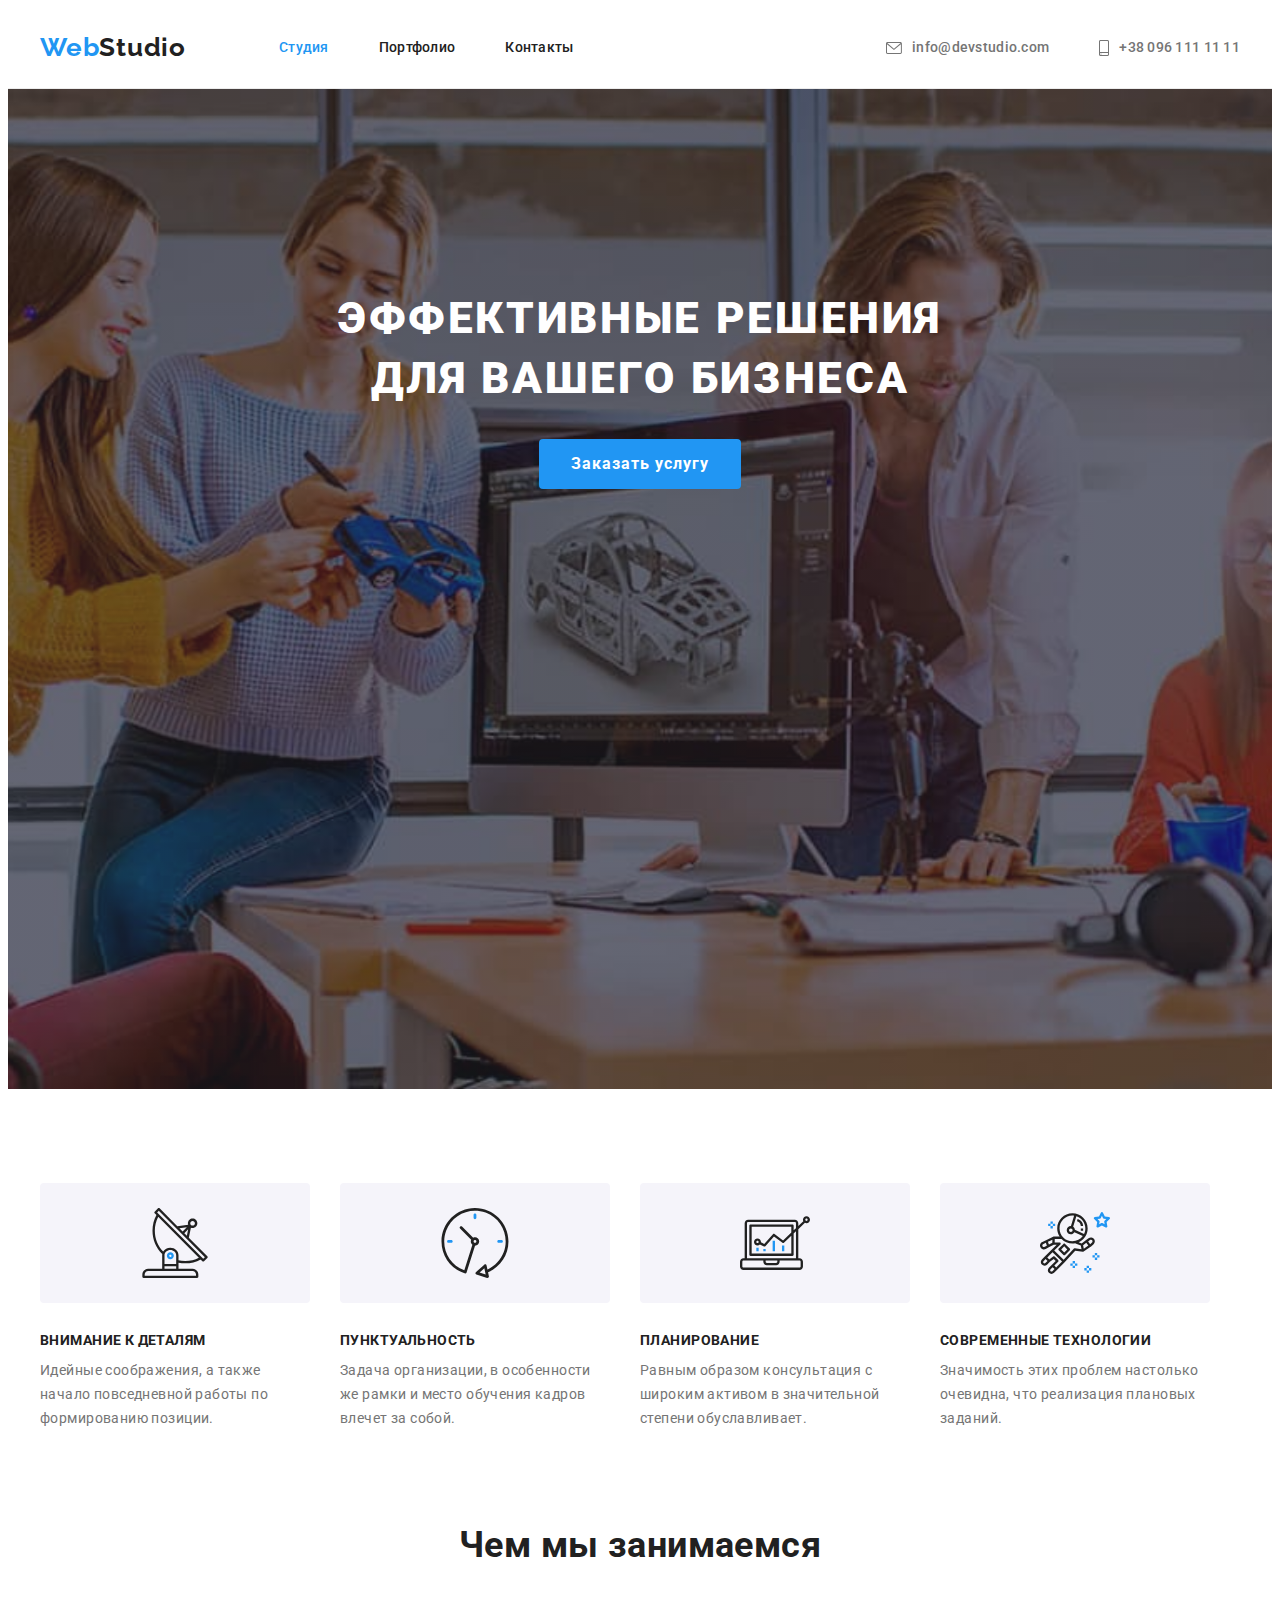
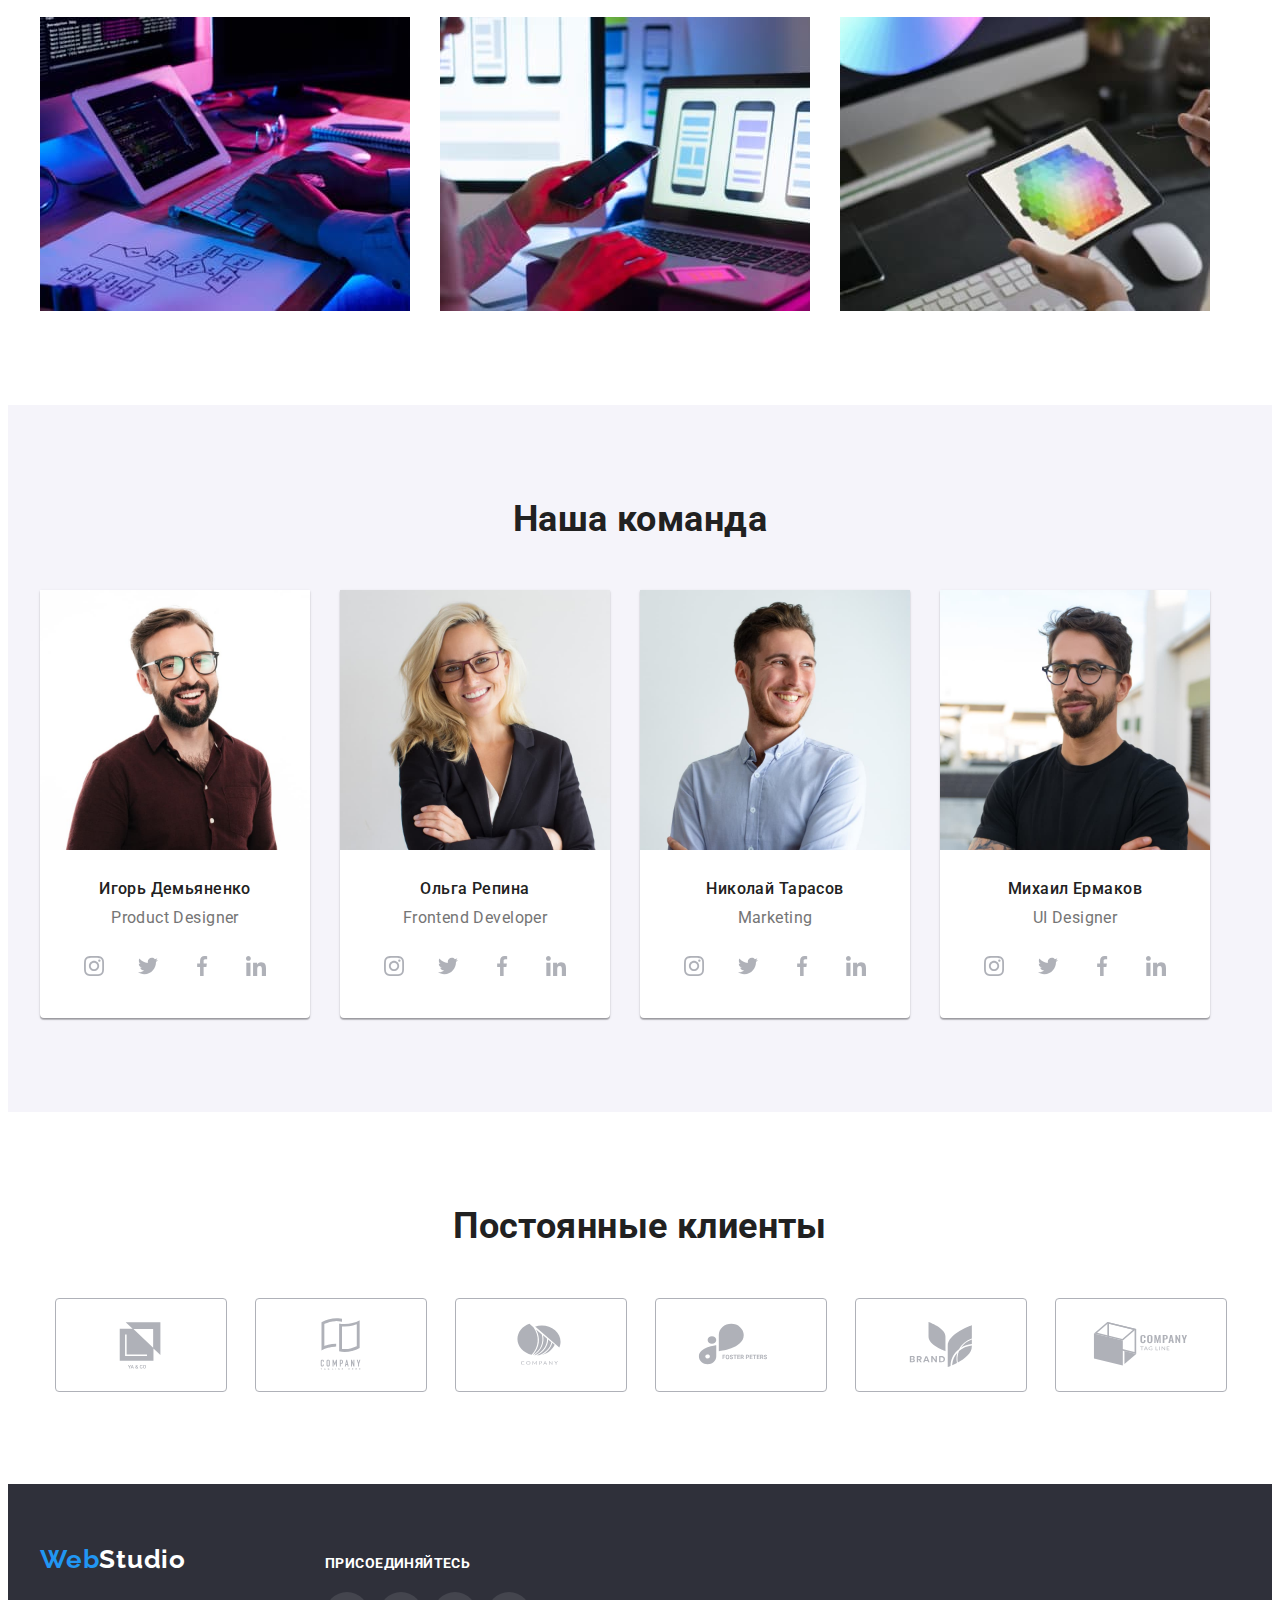
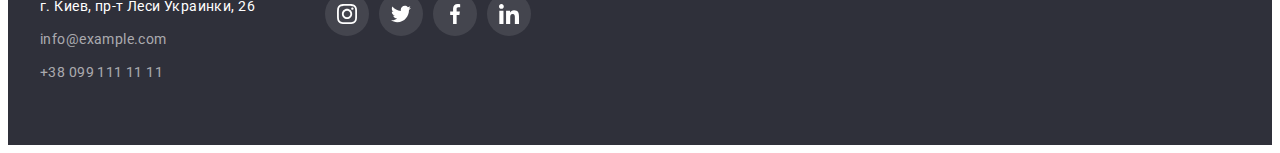
==== index.html @ 62126c89 "Initial commit" ====
<!DOCTYPE html>
<html lang="ru">
  <head>
    <meta charset="UTF-8" />
    <meta http-equiv="X-UA-Compatible" content="IE=edge" />
    <meta name="viewport" content="width=device-width, initial-scale=1.0" />
    <link rel="preconnect" href="https://fonts.googleapis.com" />
    <link rel="preconnect" href="https://fonts.gstatic.com" crossorigin />
    <link
      href="https://fonts.googleapis.com/css2?family=Raleway:wght@700&family=Roboto:wght@400;500;700;900&display=swap"
      rel="stylesheet"
    />
    <title>Document</title>
    <link
      rel="stylesheet"
      href="https://cdnjs.cloudflare.com/ajax/libs/modern-normalize/1.1.0/modern-normalize.min.css"
      integrity="sha512-wpPYUAdjBVSE4KJnH1VR1HeZfpl1ub8YT/NKx4PuQ5NmX2tKuGu6U/JRp5y+Y8XG2tV+wKQpNHVUX03MfMFn9Q=="
      crossorigin="anonymous"
      referrerpolicy="no-referrer"
    />
    <link rel="stylesheet" href="./css/styles.css" />
  </head>
  <body>
    <!-- Шапка сайта -->
    <header class="header">
      <div class="container main-nav">
        <nav class="header-nav main-nav">
          <a href="./index.html" class="header-logo link"
            ><span class="header-web">Web</span><span class="header-studio">Studio</span></a
          >
          <ul class="header-list list">
            <li class="header-item">
              <a href="./index.html" class="header-link link current">Студия</a>
            </li>
            <li class="header-item">
              <a href="./portfolio.html" class="header-link link">Портфолио</a>
            </li>
            <li class="header-item"><a href="" class="header-link link">Контакты</a></li>
          </ul>
        </nav>
        <ul class="header-contact list">
          <li class="contact-item">
            <a href="mailto:info@devstudio.com" class="header-mail link">
              <svg class="contact-soc-icon" width="16" height="12">
                <use href="./images/icons.svg#icon-mail"></use></svg
              >info@devstudio.com
            </a>
          </li>
          <li class="contact-item">
            <a href="tel:+380961111111" class="header-tel link">
              <svg class="contact-soc-icon" width="10" height="16">
                <use href="./images/icons.svg#icon-smartphone"></use></svg
              >+38 096 111 11 11
            </a>
          </li>
        </ul>
      </div>
    </header>

    <!-- Основная часть -->
    <main class="main">
      <!-- Эффективные решения для вашего бизнеса -->

      <section class="hero">
        <div class="container title">
          <h1 class="hero-title centered">
            Эффективные решения <br />
            для вашего бизнеса
          </h1>
          <button type="button" class="hero-btn">Заказать услугу</button>
        </div>
      </section>

      <!-- Преимущества -->

      <section class="advantege section">
        <div class="container">
          <h2 class="advantege-title">Преимущества</h2>
          <ul class="advantege-list list">
            <li class="advantege-item">
              <div class="advantege-icons-list">
                <svg class="advantege-icon" width="70" height="70">
                  <use href="./images/icons.svg#icon-antenna"></use>
                </svg>
              </div>
              <h3 class="advantege-subtitle">Внимание к деталям</h3>
              <p class="advantege-text">
                Идейные соображения, а также начало повседневной работы по формированию позиции.
              </p>
            </li>
            <li class="advantege-item">
              <div class="advantege-icons-list">
                <svg class="advantege-icon" width="70" height="70">
                  <use href="./images/icons.svg#icon-clock"></use>
                </svg>
              </div>
              <h3 class="advantege-subtitle">Пунктуальность</h3>
              <p class="advantege-text">
                Задача организации, в особенности же рамки и место обучения кадров влечет за собой.
              </p>
            </li>
            <li class="advantege-item">
              <div class="advantege-icons-list">
                <svg class="advantege-icon" width="70" height="70">
                  <use href="./images/icons.svg#icon-diagram"></use>
                </svg>
              </div>
              <h3 class="advantege-subtitle">Планирование</h3>
              <p class="advantege-text">
                Равным образом консультация с широким активом в значительной степени обуславливает.
              </p>
            </li>
            <li class="advantege-item">
              <div class="advantege-icons-list">
                <svg class="advantege-icon" width="70" height="70">
                  <use href="./images/icons.svg#icon-astronaut"></use>
                </svg>
              </div>
              <h3 class="advantege-subtitle">Современные технологии</h3>
              <p class="advantege-text">
                Значимость этих проблем настолько очевидна, что реализация плановых заданий.
              </p>
            </li>
          </ul>
        </div>
      </section>

      <!-- Чем мы занимаемся -->
      <section class="about section">
        <div class="container">
          <h2 class="about-title centered">Чем мы занимаемся</h2>
          <ul class="about-list list">
            <li class="about-item">
              <img src="./images/img-box-1.jpg" alt="Програмный код" width="370" height="294" />
            </li>
            <li class="about-item">
              <img
                src="./images/img-box-2.jpg"
                alt="Стилистика баннеров"
                width="370"
                height="294"
              />
            </li>
            <li class="about-item">
              <img src="./images/img-box-3.jpg" alt="Цвета в виде сот" width="370" height="294" />
            </li>
          </ul>
        </div>
      </section>

      <!-- Наша команда -->

      <section class="team section">
        <div class="container">
          <h2 class="team-title centered">Наша команда</h2>
          <ul class="team-list list">
            <li class="team-item">
              <img
                src="./images/img-card-1.jpg"
                alt="Фото Игоря Демьяденко"
                width="270"
                height="260"
              />
              <div class="team-inner">
                <h3 class="team-subtitle">Игорь Демьяненко</h3>
                <p lang="en" class="team-text">Product Designer</p>
                <ul class="masters-soc-list list">
                  <li class="masters-soc-item">
                    <a href="" class="masters-soc-link link">
                      <svg class="masters-soc-icon" width="20" height="20">
                        <use href="./images/icons.svg#icon-instagram"></use>
                      </svg>
                    </a>
                  </li>
                  <li class="masters-soc-item">
                    <a href="" class="masters-soc-link link">
                      <svg class="masters-soc-icon" width="20" height="20">
                        <use href="./images/icons.svg#icon-twitter"></use>
                      </svg>
                    </a>
                  </li>
                  <li class="masters-soc-item">
                    <a href="" class="masters-soc-link link">
                      <svg class="masters-soc-icon" width="20" height="20">
                        <use href="./images/icons.svg#icon-facebook"></use>
                      </svg>
                    </a>
                  </li>
                  <li class="masters-soc-item">
                    <a href="" class="masters-soc-link link">
                      <svg class="masters-soc-icon" width="20" height="20">
                        <use href="./images/icons.svg#icon-linkedin"></use>
                      </svg>
                    </a>
                  </li>
                </ul>
              </div>
            </li>
            <li class="team-item">
              <img
                src="./images/img-card-2.jpg"
                alt="Фото Ольги Репиной"
                width="270"
                height="260"
              />
              <div class="team-inner">
                <h3 class="team-subtitle">Ольга Репина</h3>
                <p lang="en" class="team-text">Frontend Developer</p>
                <ul class="masters-soc-list list">
                  <li class="masters-soc-item">
                    <a href="" class="masters-soc-link link">
                      <svg class="masters-soc-icon" width="20" height="20">
                        <use href="./images/icons.svg#icon-instagram"></use>
                      </svg>
                    </a>
                  </li>
                  <li class="masters-soc-item">
                    <a href="" class="masters-soc-link link">
                      <svg class="masters-soc-icon" width="20" height="20">
                        <use href="./images/icons.svg#icon-twitter"></use>
                      </svg>
                    </a>
                  </li>
                  <li class="masters-soc-item">
                    <a href="" class="masters-soc-link link">
                      <svg class="masters-soc-icon" width="20" height="20">
                        <use href="./images/icons.svg#icon-facebook"></use>
                      </svg>
                    </a>
                  </li>
                  <li class="masters-soc-item">
                    <a href="" class="masters-soc-link link">
                      <svg class="masters-soc-icon" width="20" height="20">
                        <use href="./images/icons.svg#icon-linkedin"></use>
                      </svg>
                    </a>
                  </li>
                </ul>
              </div>
            </li>
            <li class="team-item">
              <img
                src="./images/img-card-3.jpg"
                alt="Фото Николая Тарасова"
                width="270"
                height="260"
              />
              <div class="team-inner">
                <h3 class="team-subtitle">Николай Тарасов</h3>
                <p lang="en" class="team-text">Marketing</p>
                <ul class="masters-soc-list list">
                  <li class="masters-soc-item">
                    <a href="" class="masters-soc-link link">
                      <svg class="masters-soc-icon" width="20" height="20">
                        <use href="./images/icons.svg#icon-instagram"></use>
                      </svg>
                    </a>
                  </li>
                  <li class="masters-soc-item">
                    <a href="" class="masters-soc-link link">
                      <svg class="masters-soc-icon" width="20" height="20">
                        <use href="./images/icons.svg#icon-twitter"></use>
                      </svg>
                    </a>
                  </li>
                  <li class="masters-soc-item">
                    <a href="" class="masters-soc-link link">
                      <svg class="masters-soc-icon" width="20" height="20">
                        <use href="./images/icons.svg#icon-facebook"></use>
                      </svg>
                    </a>
                  </li>
                  <li class="masters-soc-item">
                    <a href="" class="masters-soc-link link">
                      <svg class="masters-soc-icon" width="20" height="20">
                        <use href="./images/icons.svg#icon-linkedin"></use>
                      </svg>
                    </a>
                  </li>
                </ul>
              </div>
            </li>
            <li class="team-item">
              <img
                src="./images/img-card-4.jpg"
                alt="Фото Михаила Ермакова"
                width="270"
                height="260"
              />
              <div class="team-inner">
                <h3 class="team-subtitle">Михаил Ермаков</h3>
                <p lang="en" class="team-text">UI Designer</p>
                <ul class="masters-soc-list list">
                  <li class="masters-soc-item">
                    <a href="" class="masters-soc-link link">
                      <svg class="masters-soc-icon" width="20" height="20">
                        <use href="./images/icons.svg#icon-instagram"></use>
                      </svg>
                    </a>
                  </li>
                  <li class="masters-soc-item">
                    <a href="" class="masters-soc-link link">
                      <svg class="masters-soc-icon" width="20" height="20">
                        <use href="./images/icons.svg#icon-twitter"></use>
                      </svg>
                    </a>
                  </li>
                  <li class="masters-soc-item">
                    <a href="" class="masters-soc-link link">
                      <svg class="masters-soc-icon" width="20" height="20">
                        <use href="./images/icons.svg#icon-facebook"></use>
                      </svg>
                    </a>
                  </li>
                  <li class="masters-soc-item">
                    <a href="" class="masters-soc-link link">
                      <svg class="masters-soc-icon" width="20" height="20">
                        <use href="./images/icons.svg#icon-linkedin"></use>
                      </svg>
                    </a>
                  </li>
                </ul>
              </div>
            </li>
          </ul>
        </div>
      </section>

      <!-- Постоянные клиенты -->
      <section class="clients section">
        <div class="container">
          <h2 class="clients-title centered">Постоянные клиенты</h2>
          <ul class="clients-soc-list list">
            <li class="clients-soc-item">
              <a href="" class="clients-soc-link link">
                <svg class="clients-soc-icon" width="106" height="60">
                  <use href="./images/icons.svg#icon-logo-1"></use>
                </svg>
              </a>
            </li>
            <li class="clients-soc-item">
              <a href="" class="clients-soc-link link">
                <svg class="clients-soc-icon" width="106" height="60">
                  <use href="./images/icons.svg#icon-logo-2"></use>
                </svg>
              </a>
            </li>
            <li class="clients-soc-item">
              <a href="" class="clients-soc-link link">
                <svg class="clients-soc-icon" width="106" height="60">
                  <use href="./images/icons.svg#icon-logo-3"></use>
                </svg>
              </a>
            </li>
            <li class="clients-soc-item">
              <a href="" class="clients-soc-link link">
                <svg class="clients-soc-icon" width="106" height="60">
                  <use href="./images/icons.svg#icon-logo-4"></use>
                </svg>
              </a>
            </li>
            <li class="clients-soc-item">
              <a href="" class="clients-soc-link link">
                <svg class="clients-soc-icon" width="106" height="60">
                  <use href="./images/icons.svg#icon-logo-5"></use>
                </svg>
              </a>
            </li>
            <li class="clients-soc-item">
              <a href="" class="clients-soc-link link">
                <svg class="clients-soc-icon" width="106" height="60">
                  <use href="./images/icons.svg#icon-logo-6"></use>
                </svg>
              </a>
            </li>
          </ul>
        </div>
      </section>
    </main>

    <!-- Футер -->
    <footer class="footer">
      <div class="container">
        <div class="footer-contact-section">
          <a href="./index.html" class="footer-logo link"
            ><span class="footer-web">Web</span><span class="footer-studio">Studio</span></a
          >
          <address class="footer-address">
            <ul class="footer-list list">
              <li class="footer-item">
                <a
                  href="https://goo.gl/maps/215XMJQ5BbiX2EwE7"
                  target="_blank"
                  rel="noopener nofollow"
                  class="footer-address link"
                  >г. Киев, пр-т Леси Украинки, 26</a
                >
              </li>
              <li class="footer-item">
                <a href="mailto:info@example.com" class="footer-link link">info@example.com</a>
              </li>
              <li class="footer-item">
                <a href="tel:+380991111111" class="footer-link link">+38 099 111 11 11</a>
              </li>
            </ul>
          </address>
        </div>

        <div class="footer-soc-section">
          <strong class="soc-title">присоединяйтесь</strong>
          <ul class="footer-soc-list list">
            <li class="footer-soc-item">
              <a href="" class="footer-soc-link link">
                <svg class="footer-soc-icon" width="20" height="20">
                  <use href="./images/icons.svg#icon-instagram"></use>
                </svg>
              </a>
            </li>
            <li class="footer-soc-item">
              <a href="" class="footer-soc-link link">
                <svg class="footer-soc-icon" width="20" height="20">
                  <use href="./images/icons.svg#icon-twitter"></use>
                </svg>
              </a>
            </li>
            <li class="footer-soc-item">
              <a href="" class="footer-soc-link link">
                <svg class="footer-soc-icon" width="20" height="20">
                  <use href="./images/icons.svg#icon-facebook"></use>
                </svg>
              </a>
            </li>
            <li class="footer-soc-item">
              <a href="" class="footer-soc-link link">
                <svg class="footer-soc-icon" width="20" height="20">
                  <use href="./images/icons.svg#icon-linkedin"></use>
                </svg>
              </a>
            </li>
          </ul>
        </div>
      </div>
    </footer>
  </body>
</html>
---- css/styles.css ----
p,
h1,
h2,
h3,
h4,
h5,
h6 {
  margin: 0;
}

ul {
  margin: 0;
  padding-left: 0;
}

body {
  font-family: Roboto, sans-serif;
  font-size: 14px;
  letter-spacing: 0.03em;
  background-color: var(--main-bkg);
  color: var(--text-color);
}

:root {
  --main-bkg: #ffffff;
  --main-color: #212121;
  --second-color: #ffffff;
  --text-color: #757575;
  --akcent-color: #2196f3;
  --footer-color: rgba(255, 255, 255, 0.6);
  --btn-color: #ffffff;
  --main-title-color: #ffffff;
  --title-color: #212121;
  --btn-bkg: #f5f4fa;
  --typical-padding: 94px;
  --icon-bgc: #ffffff;
  --icon-fill: #afb1b8;
}

.list {
  list-style: none;
}

.link {
  text-decoration: none;
}

.container {
  width: 1200px;
  padding-left: 15px;
  padding-right: 15px;
  margin: 0 auto;
}

.section {
  padding-top: var(--typical-padding);
  padding-bottom: var(--typical-padding);
}

.centered {
  text-align: center;
}

img {
  display: block;
  max-width: 100%;
  height: auto;
}

/* Header */

.header {
  border-bottom: 1px solid rgba(236, 236, 236, 1);
}

.main-nav {
  display: flex;
  align-items: center;
}

.header-logo,
.footer-logo {
  font-family: 'Raleway';
  font-weight: 700;
  font-size: 26px;
  line-height: 1.19;
  letter-spacing: 0.03em;
}

.header-logo {
  padding-top: 24px;
  padding-bottom: 25px;
}

.header-web {
  color: var(--akcent-color);
}

.header-studio {
  color: var(--main-color);
}

.header-link {
  display: block;
  padding-top: 32px;
  padding-bottom: 32px;

  font-weight: 500;
  font-size: 14px;
  line-height: 1.14;
  letter-spacing: 0.02em;
  color: var(--main-color);
}

.header-link:hover,
.header-link:focus {
  color: var(--akcent-color);
}

.header-list {
  display: flex;
  margin-left: 93px;
}

.header-item:not(:last-child) {
  margin-right: 50px;
}

.header-mail,
.header-tel {
  display: flex;
  align-items: center;
  padding-top: 32px;
  padding-bottom: 32px;

  font-weight: 500;
  font-size: 14px;
  line-height: 1.14px;
  letter-spacing: 0.02em;
  color: var(--text-color);
}

.header-contact {
  display: flex;
  align-items: center;
  margin-left: auto;
}

.contact-item:not(:last-child) {
  margin-right: 50px;
}

.header-mail:hover,
.header-mail:focus {
  color: var(--akcent-color);
}

.header-tel:hover,
.header-tel:focus {
  color: var(--akcent-color);
}

.current {
  color: var(--akcent-color);
}

.contact-soc-icon {
  fill: currentColor;
}

.contact-soc-icon {
  margin-right: 10px;
}

.contact-item {
  align-items: center;
  justify-content: center;
  background-size: contain;
}

/* Main-Студия */

.hero {
  padding: 200px 0;
  max-width: 1600px;
  height: 600px;
  margin: 0 auto;
  background-color: #2f303a;
  background-image: linear-gradient(rgba(47, 48, 58, 0.4), rgba(47, 48, 58, 0.4)),
    url(../images/hero-bg.jpg);
  background-repeat: no-repeat;
  background-position: center;
  background-size: cover;
  text-align: center;
}

.hero-title {
  margin-bottom: 30px;

  font-size: 44px;
  font-weight: 900;
  line-height: 1.36;
  letter-spacing: 0.06em;
  text-align: center;
  letter-spacing: 0.06em;
  text-transform: uppercase;
  color: var(--main-title-color);
}

.hero-btn {
  border: 0px;
  display: inline-block;
  padding: 10px 32px;
  border-radius: 4px;
  min-width: 136px;
  align-items: center;

  font-family: inherit;
  font-weight: 700;
  font-size: 16px;
  line-height: 1.88;
  letter-spacing: 0.06em;
  color: var(--second-color);
  background-color: var(--akcent-color);
  cursor: pointer;
}

.hero-btn:hover,
.hero-btn:focus {
  background-color: #188ce8;
}

.advantege-title {
  margin-bottom: 10px;

  position: absolute;
  width: 1px;
  height: 1px;
  margin: -1px;
  border: 0;
  padding: 0;
  white-space: nowrap;
  clip-path: inset(100%);
  clip: rect(0 0 0 0);
  overflow: hidden;
}

.advantege-list {
  display: flex;
  flex-wrap: wrap;
}

.advantege-item {
  width: 270px;
}

.advantege-icons-list {
  display: flex;
  height: 120px;
  align-items: center;
  justify-content: center;

  background: #f5f4fa;
  border-radius: 4px;
  margin-bottom: 30px;
}

.advantege-icons {
  width: 100%;
  height: 100%;
}

.advantege-item:not(:last-child) {
  margin-right: 30px;
}

.advantege-subtitle {
  margin-bottom: 10px;

  font-size: 14px;
  font-weight: 700;
  line-height: 1.14;
  text-transform: uppercase;
  color: var(--main-color);
}

.advantege-text {
  line-height: 1.71;
  color: var(--text-color);
}

.about-title,
.team-title,
.clients-title {
  font-weight: 700;
  font-size: 36px;
  line-height: 1.16;
  color: var(--title-color);
}

.about.section {
  padding-top: 0;
}

.about-title {
  margin-bottom: 50px;
}

.about-list {
  display: flex;
  flex-wrap: wrap;
}

.about-item {
  width: 370px;
}

.about-item:not(:last-child) {
  margin-right: 30px;
}

.team {
  background-color: #f5f4fa;
}

.team-title {
  margin-bottom: 50px;
}

.team-list {
  display: flex;
  flex-wrap: wrap;
}

.team-item {
  width: 270px;
  box-shadow: 0px 1px 3px rgba(0, 0, 0, 0.12), 0px 1px 1px rgba(0, 0, 0, 0.14),
    0px 2px 1px rgba(0, 0, 0, 0.2);
  border-radius: 0px 0px 4px 4px;
  background: var(--main-bkg);
}

.team-item:not(:last-child) {
  margin-right: 30px;
}

.team-inner {
  padding-top: 30px;
  padding-bottom: 30px;
}

.team-subtitle {
  margin-bottom: 10px;

  font-weight: 500;
  font-size: 16px;
  line-height: 1.18;
  text-align: center;
  color: var(--main-color);
}

.team-text {
  font-size: 16px;
  line-height: 1.18;
  text-align: center;
  color: var(--text-color);
}

.masters-soc-list {
  display: flex;
  justify-content: center;
  margin-top: 16px;
}

.masters-soc-item {
  height: 44px;
  width: 44px;
  margin-left: 10px;
}

.masters-soc-item:first-child {
  margin-left: 0;
}

.masters-soc-link {
  display: flex;
  align-items: center;
  justify-content: center;
  width: 100%;
  height: 100%;
  border-radius: 50%;
  background-color: var(--icon-bgc);
  color: var(--icon-fill);
}

.masters-soc-icon {
  fill: currentColor;
}

.masters-soc-link:hover,
.masters-soc-link:focus {
  background-color: var(--akcent-color);
  color: var(--second-color);
}

.clients-soc-list {
  display: flex;
  justify-content: center;
  margin-top: 50px;
}

.clients-soc-item {
  height: 92px;
  width: 170px;
  margin-left: 30px;
}

.clients-soc-item:first-child {
  margin-left: 0;
}

.clients-soc-link {
  display: flex;
  align-items: center;
  justify-content: center;
  width: 100%;
  height: 100%;
  border: 1px solid var(--icon-fill);
  border-radius: 4px;
  background-color: var(--icon-bgc);
  color: var(--icon-fill);
}

.clients-soc-icon {
  fill: currentColor;
}

.clients-soc-link:hover,
.clients-soc-link:focus {
  border: 1px solid var(--akcent-color);
  color: var(--akcent-color);
}

/* Footer */

.footer .container {
  display: flex;
  align-items: baseline;
}

.footer {
  background-color: #2f303a;
  padding-top: 60px;
  padding-bottom: 60px;
}

.footer-address {
  margin-top: 20px;
}

.footer-list {
  font-style: normal;
  font-size: 14px;
  line-height: 1.71;
  letter-spacing: 0.03em;
}

.footer-item:not(:last-child) {
  margin-bottom: 9px;
}

.footer-address {
  color: var(--second-color);
}

.footer-link {
  color: var(--footer-color);
}

.footer-web {
  color: var(--akcent-color);
}

.footer-studio {
  color: var(--main-color);
}

.footer-studio {
  color: var(--second-color);
}

.footer-link:hover,
.footer-link:focus {
  color: var(--akcent-color);
}

.footer-address:hover,
.footer-address:focus {
  color: var(--akcent-color);
}

.footer-soc-list {
  display: flex;
  justify-content: center;
  margin-top: 20px;
}

.footer-soc-item {
  height: 44px;
  width: 44px;
  margin-left: 10px;
}

.footer-soc-item:first-child {
  margin-left: 0;
}

.footer-soc-link {
  display: flex;
  align-items: center;
  justify-content: center;
  width: 100%;
  height: 100%;
  border-radius: 50%;

  background: rgba(255, 255, 255, 0.1);
  color: var(--second-color);
}

.footer-soc-icon {
  fill: currentColor;
}

.footer-soc-link:hover,
.footer-soc-link:focus {
  background-color: var(--akcent-color);
}

.footer-soc-section {
  align-items: center;
  justify-content: center;
  margin-left: 70px;
}

.soc-title {
  font-weight: 700;
  line-height: 1.14;
  text-transform: uppercase;
  color: var(--second-color);
}

/* Main-Портфолио */

.holder-btns {
  display: flex;
  align-items: center;
  justify-content: center;
  margin-bottom: 50px;
}

.holder-btn {
  border: 0px;
  min-width: 73px;
  padding: 6px 24px;
  border-radius: 4px;

  font-family: 'Roboto';
  font-weight: 500;
  font-size: 16px;
  line-height: 1.63;
  letter-spacing: 0.03em;
  color: var(--main-color);
  background: var(--btn-bkg);
  cursor: pointer;
  text-align: center;
}

.holder-item:not(:last-child) {
  margin-right: 8px;
}

.holder-btn:hover,
.holder-btn:focus {
  background-color: var(--akcent-color);
  color: var(--second-color);

  box-shadow: 0px 3px 1px rgba(0, 0, 0, 0.1), 0px 1px 2px rgba(0, 0, 0, 0.08),
    0px 2px 2px rgba(0, 0, 0, 0.12);
}

.pictures-list {
  display: flex;
  flex-wrap: wrap;
}

.pictures-item {
  width: 370px;
}

.pictures-item:not(:nth-child(3n)) {
  margin-right: 30px;
}

.pictures-item:not(:nth-last-child(-n + 3)) {
  margin-bottom: 30px;
}

.pictures-subtitle {
  margin-bottom: 4px;

  font-weight: 700;
  font-size: 18px;
  line-height: 2;
  letter-spacing: 0.06em;
  color: var(--title-color);
}

.pictures-text {
  font-size: 16px;
  line-height: 1.9;
  color: var(--text-color);
}

.pictures-inner {
  padding: 20px 24px;
  border: 1px solid #eeeeee;
  border-top: none;
}

.pictures-active {
  display: block;
}

.pictures-active:hover,
.pictures-active:focus {
  box-shadow: 0px 1px 1px rgba(0, 0, 0, 0.12), 0px 4px 4px rgba(0, 0, 0, 0.06),
    1px 4px 6px rgba(0, 0, 0, 0.16);
}
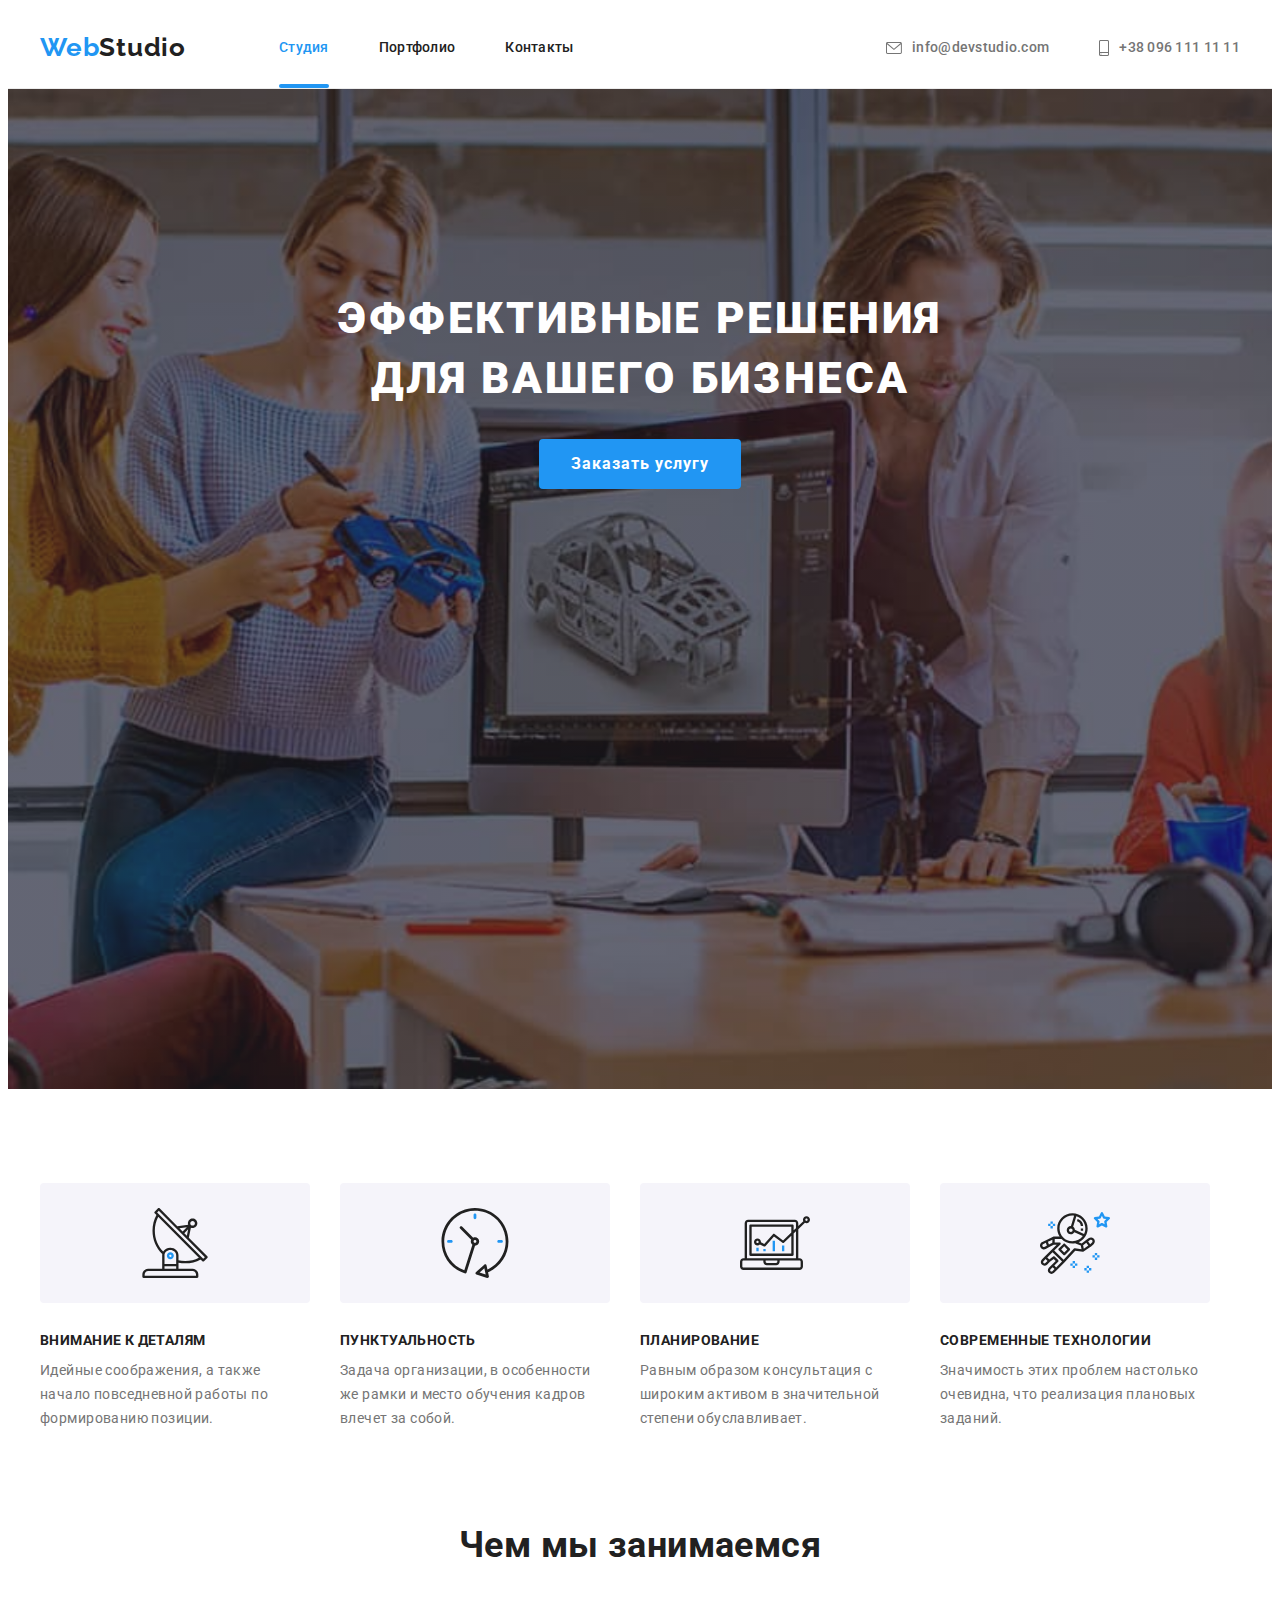
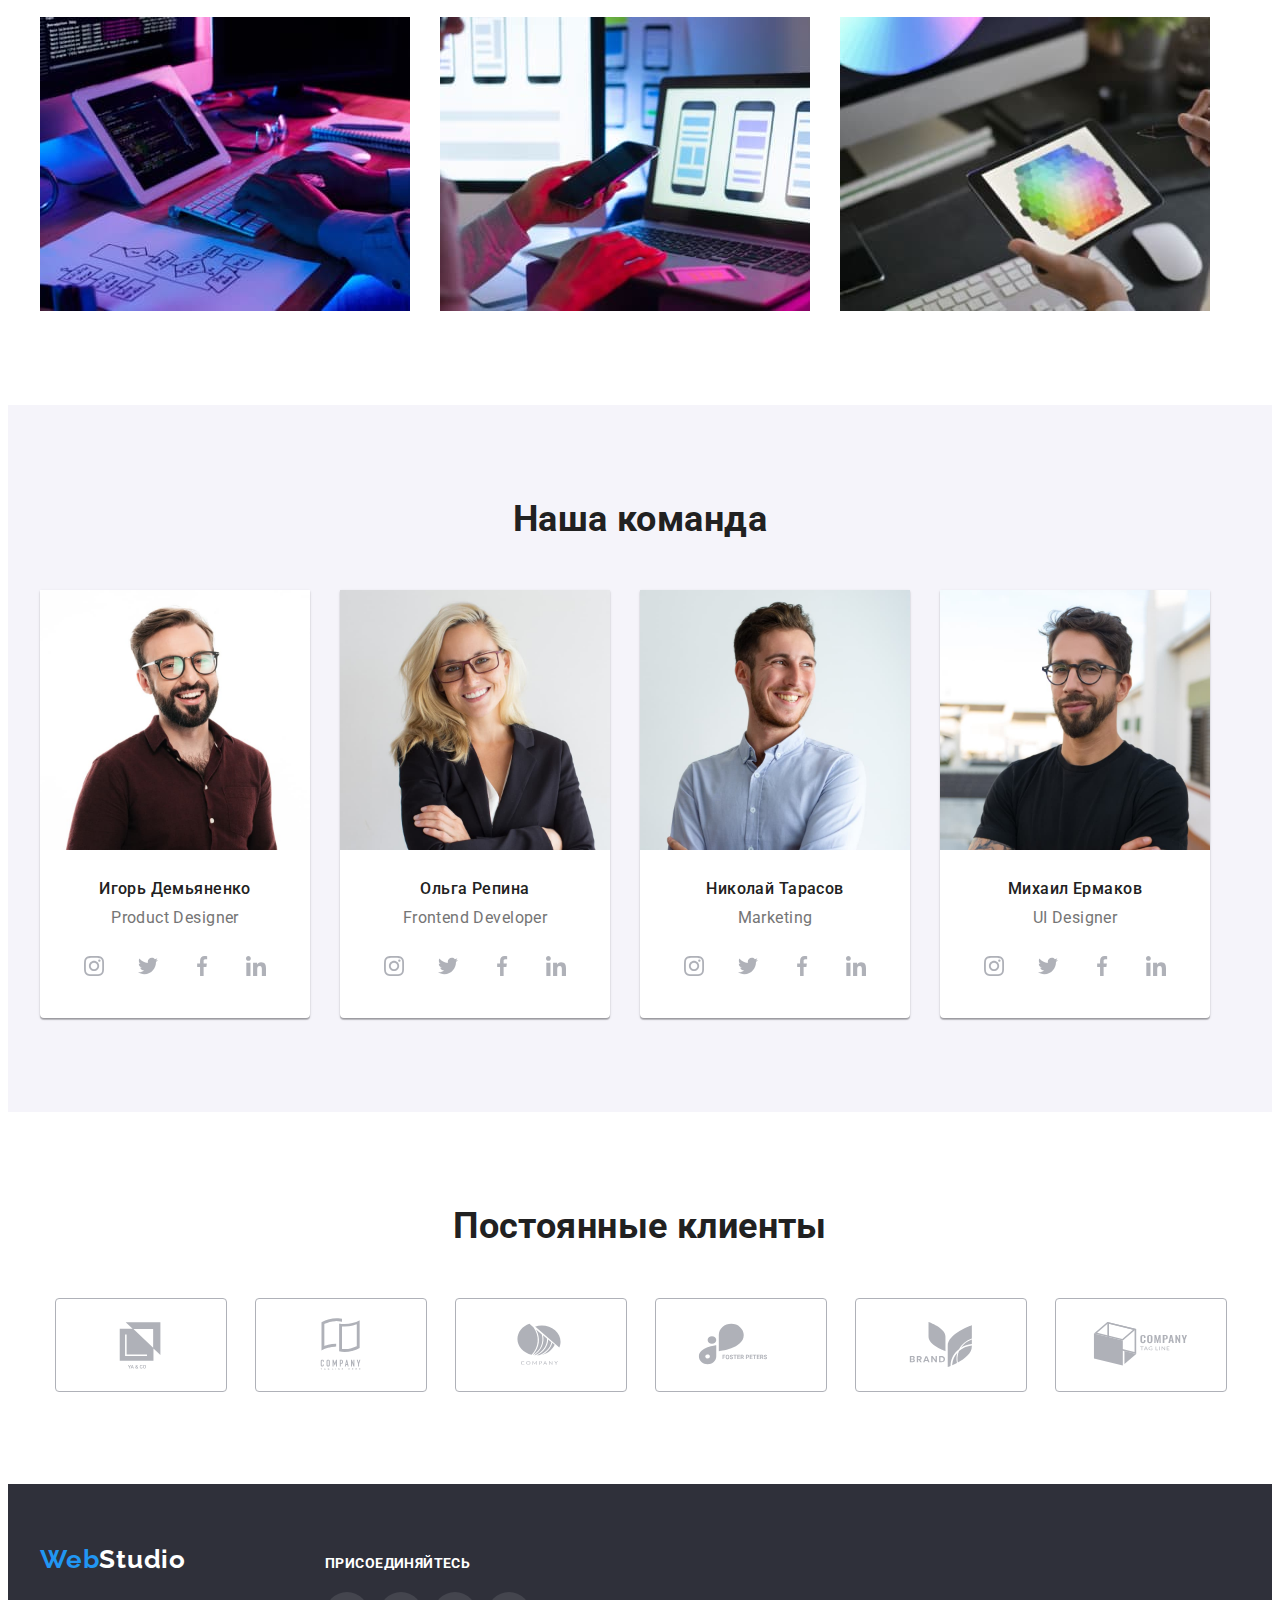
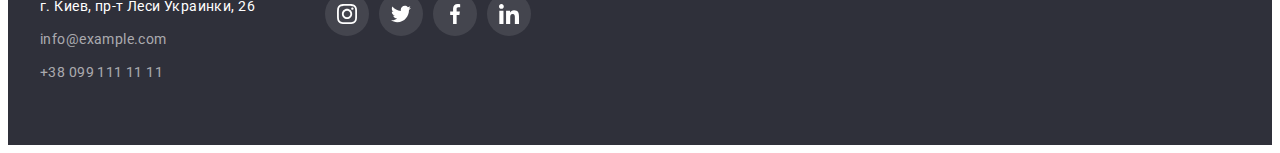
==== commit dac9ef5f: "add transition" ====
--- a/index.html
+++ b/index.html
@@ -10,6 +10,7 @@
       href="https://fonts.googleapis.com/css2?family=Raleway:wght@700&family=Roboto:wght@400;500;700;900&display=swap"
       rel="stylesheet"
     />
+
     <title>Document</title>
     <link
       rel="stylesheet"
--- a/css/styles.css
+++ b/css/styles.css
@@ -35,6 +35,7 @@
   --typical-padding: 94px;
   --icon-bgc: #ffffff;
   --icon-fill: #afb1b8;
+  --timing-function: cubic-bezier(0.4, 0, 0.2, 1);
 }
 
 .list {
@@ -105,16 +106,35 @@
   padding-top: 32px;
   padding-bottom: 32px;
 
+  position: relative;
+
   font-weight: 500;
   font-size: 14px;
   line-height: 1.14;
   letter-spacing: 0.02em;
   color: var(--main-color);
+
+  transition: color 250ms var(--timing-function);
 }
 
 .header-link:hover,
 .header-link:focus {
   color: var(--akcent-color);
+}
+
+.header-link.current::after {
+  content: '';
+
+  position: absolute;
+  left: 0;
+  bottom: 0;
+
+  display: block;
+  width: 100%;
+  height: 4px;
+
+  background: var(--akcent-color);
+  border-radius: 2px;
 }
 
 .header-list {
@@ -138,6 +158,8 @@
   line-height: 1.14px;
   letter-spacing: 0.02em;
   color: var(--text-color);
+
+  transition: color 250ms var(--timing-function);
 }
 
 .header-contact {
@@ -223,6 +245,8 @@
   color: var(--second-color);
   background-color: var(--akcent-color);
   cursor: pointer;
+
+  transition: background-color 250ms var(--timing-function);
 }
 
 .hero-btn:hover,
@@ -391,6 +415,8 @@
   border-radius: 50%;
   background-color: var(--icon-bgc);
   color: var(--icon-fill);
+
+  transition: background-color 250ms var(--timing-function), color 250ms var(--timing-function);
 }
 
 .masters-soc-icon {
@@ -429,6 +455,8 @@
   border-radius: 4px;
   background-color: var(--icon-bgc);
   color: var(--icon-fill);
+
+  transition: border 250ms var(--timing-function), color 250ms var(--timing-function);
 }
 
 .clients-soc-icon {
@@ -471,10 +499,14 @@
 
 .footer-address {
   color: var(--second-color);
+
+  transition: color 250ms var(--timing-function);
 }
 
 .footer-link {
   color: var(--footer-color);
+
+  transition: color 250ms var(--timing-function);
 }
 
 .footer-web {
@@ -525,6 +557,8 @@
 
   background: rgba(255, 255, 255, 0.1);
   color: var(--second-color);
+
+  transition: background-color 250ms var(--timing-function);
 }
 
 .footer-soc-icon {
@@ -573,6 +607,9 @@
   background: var(--btn-bkg);
   cursor: pointer;
   text-align: center;
+
+  transition: background-color 250ms var(--timing-function), color 250ms var(--timing-function),
+    box-shadow 250ms var(--timing-function);
 }
 
 .holder-item:not(:last-child) {
@@ -629,6 +666,8 @@
 
 .pictures-active {
   display: block;
+
+  transition: box-shadow 250ms var(--timing-function);
 }
 
 .pictures-active:hover,
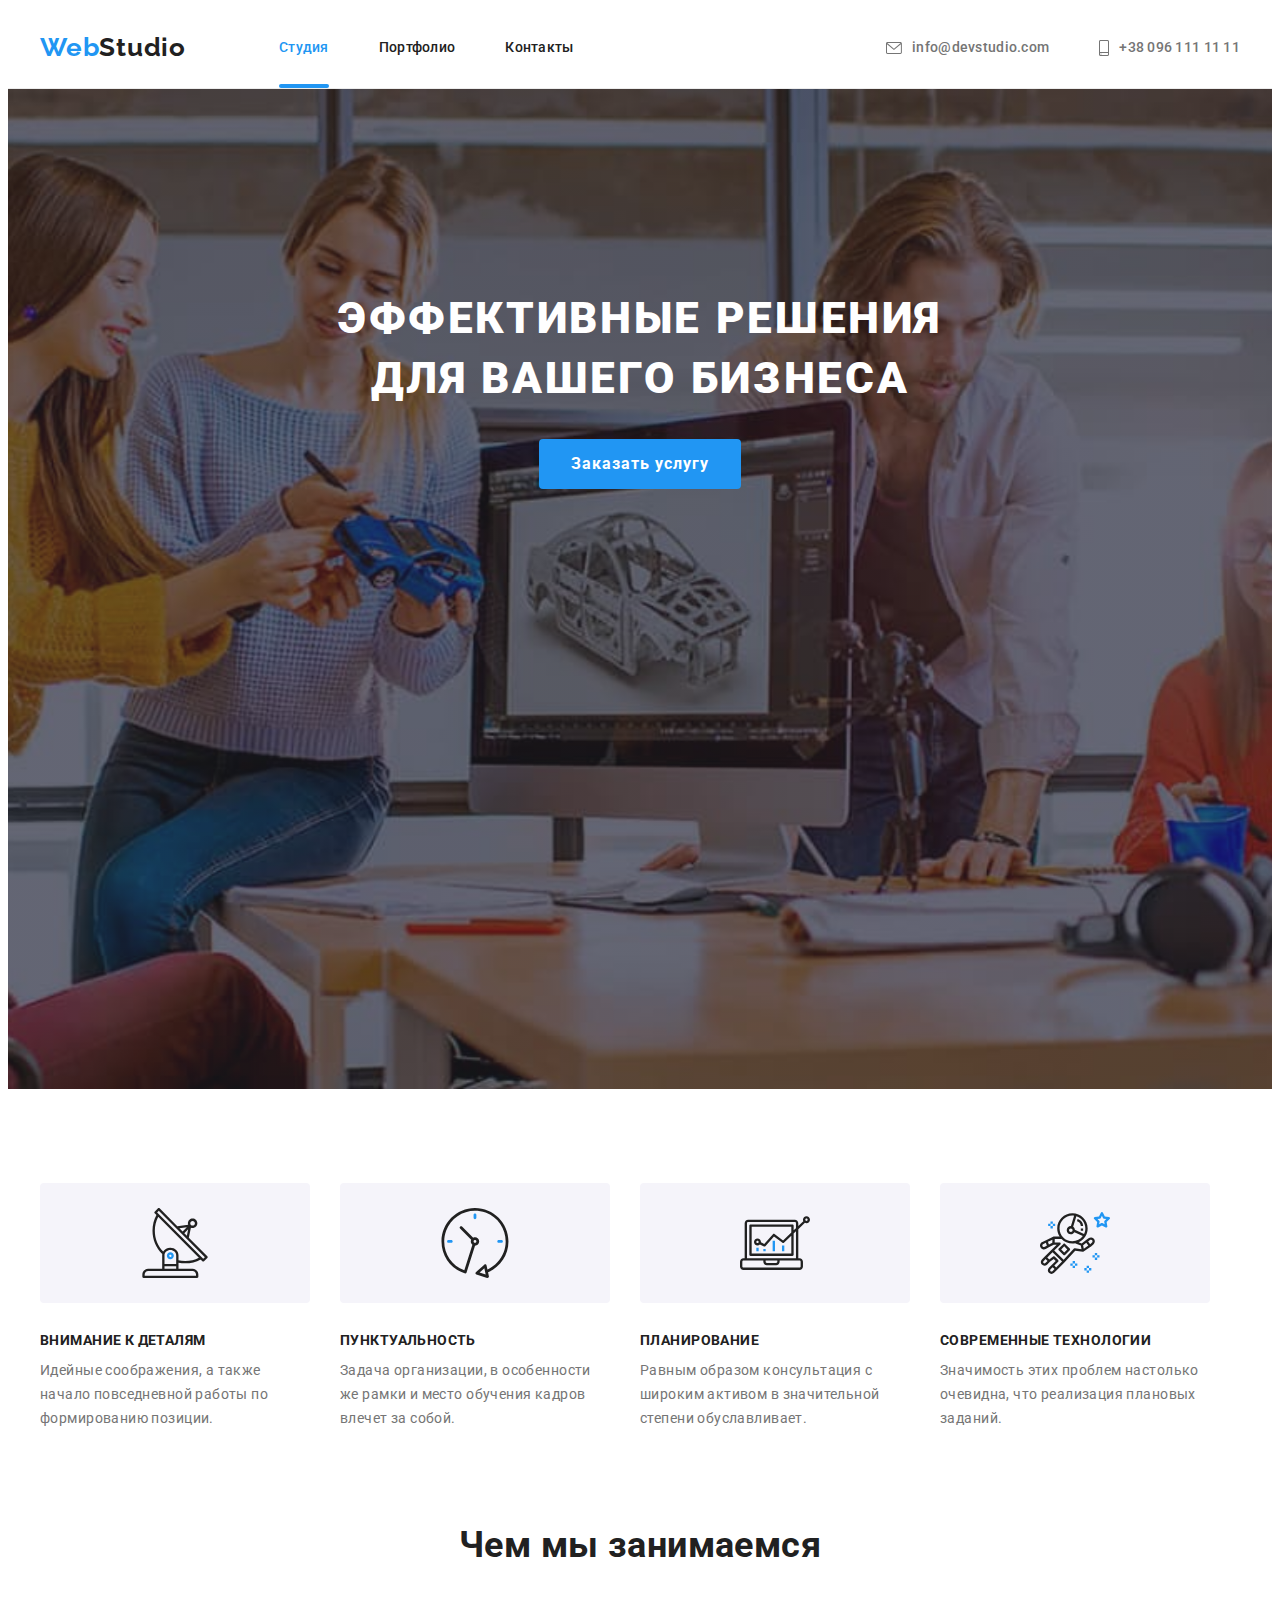
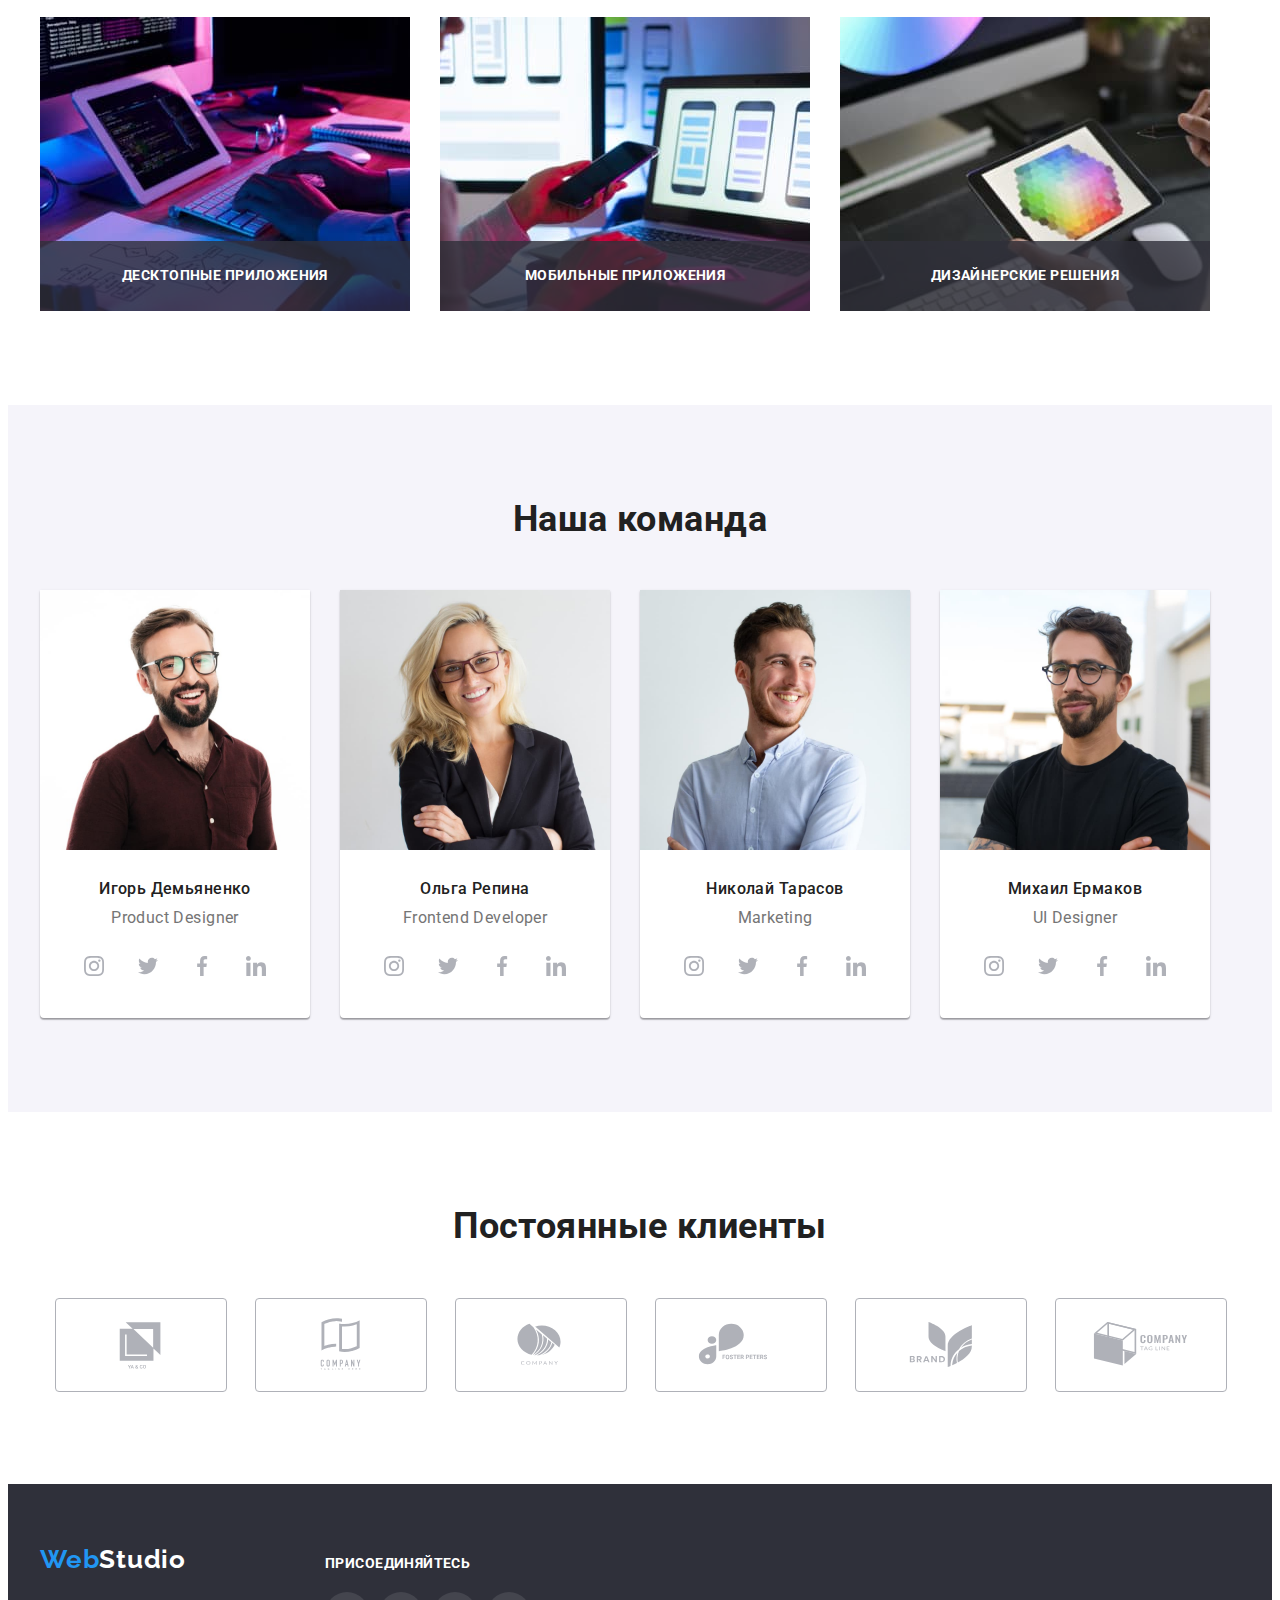
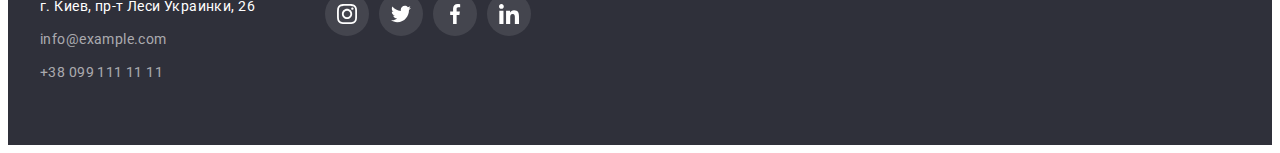
==== commit 902b5246: "add modal" ====
--- a/index.html
+++ b/index.html
@@ -68,7 +68,7 @@
             Эффективные решения <br />
             для вашего бизнеса
           </h1>
-          <button type="button" class="hero-btn">Заказать услугу</button>
+          <button type="button" class="hero-btn" data-modal-open>Заказать услугу</button>
         </div>
       </section>
 
@@ -132,18 +132,36 @@
           <h2 class="about-title centered">Чем мы занимаемся</h2>
           <ul class="about-list list">
             <li class="about-item">
-              <img src="./images/img-box-1.jpg" alt="Програмный код" width="370" height="294" />
-            </li>
+              <div class="about-thumb">
+                <img src="./images/img-box-1.jpg" alt="Програмный код" width="370" height="294" />
+
+                <div class="about-actions">
+                  <p class="about-actions-title">Десктопные приложения</p>
+                </div>
+              </div>
+            </li>
+
             <li class="about-item">
-              <img
-                src="./images/img-box-2.jpg"
-                alt="Стилистика баннеров"
-                width="370"
-                height="294"
-              />
-            </li>
+              <div class="about-thumb">
+                <img
+                  src="./images/img-box-2.jpg"
+                  alt="Стилистика баннеров"
+                  width="370"
+                  height="294"
+                />
+                <div class="about-actions">
+                  <p class="about-actions-title">Мобильные приложения</p>
+                </div>
+              </div>
+            </li>
+
             <li class="about-item">
-              <img src="./images/img-box-3.jpg" alt="Цвета в виде сот" width="370" height="294" />
+              <div class="about-thumb">
+                <img src="./images/img-box-3.jpg" alt="Цвета в виде сот" width="370" height="294" />
+                <div class="about-actions">
+                  <p class="about-actions-title">Дизайнерские решения</p>
+                </div>
+              </div>
             </li>
           </ul>
         </div>
@@ -442,5 +460,17 @@
         </div>
       </div>
     </footer>
+
+    <div class="backdrop is-hidden" data-modal>
+      <div class="modal">
+        <button type="button" class="modal-close-btn" data-modal-close>
+          <svg width="30" height="30">
+            <use href="./images/icons.svg#icon-close"></use>
+          </svg>
+        </button>
+      </div>
+    </div>
+
+    <script src="./js/modal.js"></script>
   </body>
 </html>
--- a/css/styles.css
+++ b/css/styles.css
@@ -343,6 +343,34 @@
   margin-right: 30px;
 }
 
+.about-thumb {
+  position: relative;
+}
+
+.about-actions-title {
+  font-weight: 700;
+  font-size: 14px;
+  line-height: 1.14;
+  text-transform: uppercase;
+
+  color: var(--second-color);
+}
+
+.about-actions {
+  position: absolute;
+  display: flex;
+
+  width: 370px;
+  height: 70px;
+  bottom: 0;
+  left: 0;
+
+  align-items: center;
+  justify-content: center;
+
+  background: rgba(47, 48, 58, 0.8);
+}
+
 .team {
   background-color: #f5f4fa;
 }
@@ -675,3 +703,79 @@
   box-shadow: 0px 1px 1px rgba(0, 0, 0, 0.12), 0px 4px 4px rgba(0, 0, 0, 0.06),
     1px 4px 6px rgba(0, 0, 0, 0.16);
 }
+
+.pictures-top-wrap {
+  position: relative;
+  overflow: hidden;
+}
+
+.pictures-top-text {
+  position: absolute;
+  top: 0;
+
+  font-size: 18px;
+  line-height: 1.55;
+  color: var(--second-color);
+  background-color: rgba(33, 150, 243, 0.9);
+  min-width: 322px;
+  height: 100%;
+  padding: 63px 24px;
+
+  overflow: auto;
+
+  transform: translateY(100%);
+  transition: transform 250ms var(--timing-function);
+}
+
+.pictures-active:hover .pictures-top-text,
+.pictures-active:focus .pictures-top-text {
+  transform: translateY(0);
+}
+
+/* Модальное окно */
+
+.backdrop {
+  position: fixed;
+  top: 0%;
+  left: 0%;
+  width: 100%;
+  height: 100%;
+  background: rgba(0, 0, 0, 0.2);
+
+  transition: opacity 250ms var(--timing-function), visibility 250ms var(--timing-function);
+}
+
+.backdrop.is-hidden .modal {
+  transform: translate(-50%, -50%) scale(0);
+}
+
+.modal {
+  position: absolute;
+  top: 50%;
+  left: 50%;
+  transform: translate(-50%, -50%) scale(1);
+
+  width: 528px;
+  min-height: 581px;
+  background: var(--btn-color);
+  box-shadow: 0px 1px 3px rgba(0, 0, 0, 0.12), 0px 1px 1px rgba(0, 0, 0, 0.14),
+    0px 2px 1px rgba(0, 0, 0, 0.2);
+  border-radius: 4px;
+
+  transition: transform 250ms var(--timing-function);
+}
+
+.modal-close-btn {
+  width: 100%;
+  height: 100%;
+  background-color: transparent;
+  display: flex;
+  align-items: center;
+  justify-self: center;
+}
+
+.is-hidden {
+  opacity: 0;
+  visibility: hidden;
+  pointer-events: none;
+}
